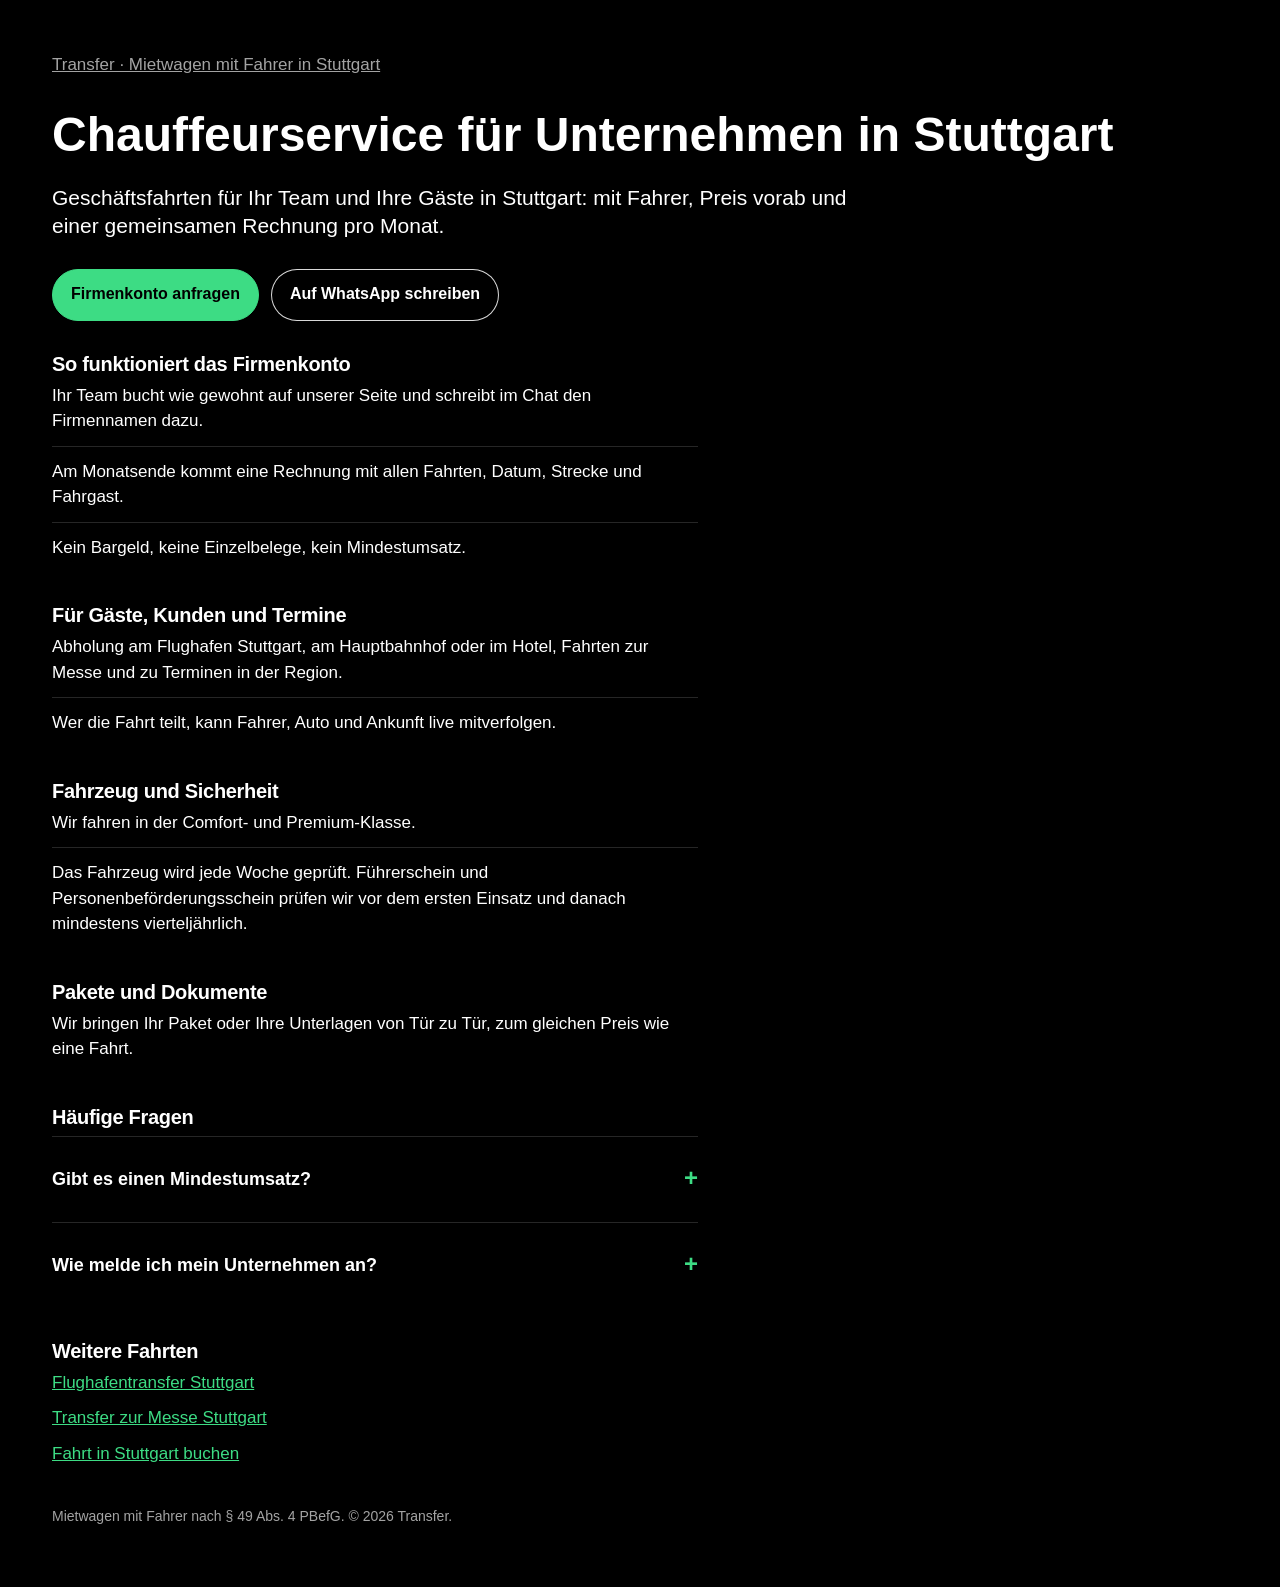
==== docs/chauffeurservice-stuttgart/index.html @ 0ee3146c "SEO: keyword title and heading, three landing pages, richer business data, sitemap Co-Authored-By: C" ====
<!doctype html>
<html lang="de">
<head>
<meta charset="utf-8">
<meta name="viewport" content="width=device-width, initial-scale=1, viewport-fit=cover">
<title>Chauffeurservice Stuttgart für Unternehmen | Monatsrechnung | Transfer</title>
<meta name="description" content="Chauffeurservice und Geschäftsfahrten in Stuttgart: Fahrten für Mitarbeitende und Gäste, eine Rechnung pro Monat, kein Mindestumsatz. Comfort- und Premium-Klasse.">
<meta name="theme-color" content="#000000">
<link rel="canonical" href="https://transfer-ride.github.io/chauffeurservice-stuttgart/">
<link rel="icon" href="../assets/favicon.svg" type="image/svg+xml">
<link rel="apple-touch-icon" href="../assets/icon-192.png">
<link rel="preload" href="../assets/fonts/archivo.woff2" as="font" type="font/woff2" crossorigin>
<link rel="stylesheet" href="../styles.css?v=20261123">
<meta property="og:type" content="website">
<meta property="og:site_name" content="Transfer">
<meta property="og:title" content="Chauffeurservice für Unternehmen in Stuttgart | Transfer">
<meta property="og:description" content="Chauffeurservice und Geschäftsfahrten in Stuttgart: Fahrten für Mitarbeitende und Gäste, eine Rechnung pro Monat, kein Mindestumsatz. Comfort- und Premium-Klasse.">
<meta property="og:url" content="https://transfer-ride.github.io/chauffeurservice-stuttgart/">
<meta property="og:image" content="https://transfer-ride.github.io/assets/og.png">
<meta property="og:image:width" content="1200">
<meta property="og:image:height" content="630">
<meta property="og:locale" content="de_DE">
<meta name="twitter:card" content="summary_large_image">
<script type="application/ld+json">{"@context":"https://schema.org","@graph":[{"@type":"Service","@id":"https://transfer-ride.github.io/chauffeurservice-stuttgart/#service","name":"Chauffeurservice und Geschäftsfahrten Stuttgart","serviceType":"Mietwagen mit Fahrer","url":"https://transfer-ride.github.io/chauffeurservice-stuttgart/","description":"Chauffeurservice und Geschäftsfahrten in Stuttgart: Fahrten für Mitarbeitende und Gäste, eine Rechnung pro Monat, kein Mindestumsatz. Comfort- und Premium-Klasse.","provider":{"@id":"https://transfer-ride.github.io/#business"},"areaServed":[{"@type":"City","name":"Stuttgart"},{"@type":"AdministrativeArea","name":"Region Stuttgart"}]},{"@type":"BreadcrumbList","itemListElement":[{"@type":"ListItem","position":1,"name":"Transfer","item":"https://transfer-ride.github.io/"},{"@type":"ListItem","position":2,"name":"Chauffeurservice für Unternehmen in Stuttgart","item":"https://transfer-ride.github.io/chauffeurservice-stuttgart/"}]}]}</script>
<style>
.lp .crumb { display: inline-block; padding-block: 12px; margin-bottom: 20px; color: var(--muted); }
.lp .crumb:hover { color: var(--fg); }
.lp .lead { margin-bottom: 28px; }
.lp .row { display: flex; flex-wrap: wrap; gap: 12px; margin: 0 0 8px; }
.lp .faq details { border-top: 1px solid var(--line); padding-block: 14px; max-width: 38em; }
.lp .faq summary { cursor: pointer; font-weight: 600; }
.lp .faq p { margin: 8px 0 0; color: #d4d4d4; }
.lp .more { list-style: none; padding: 0; margin: 0; display: grid; gap: 10px; }
.lp .more a { color: var(--mint); }
</style>
</head>
<body>
<main class="wrap legal lp">
  <a class="crumb" href="../">Transfer · Mietwagen mit Fahrer in Stuttgart</a>
  <h1>Chauffeurservice für Unternehmen in Stuttgart</h1>
  <p class="lead">Geschäftsfahrten für Ihr Team und Ihre Gäste in Stuttgart: mit Fahrer, Preis vorab und einer gemeinsamen Rechnung pro Monat.</p>
  <p class="row"><a class="btn btn-main" href="https://transfer-ride.github.io/#business">Firmenkonto anfragen</a><a class="btn" href="https://wa.me/4915777104912">Auf WhatsApp schreiben</a></p>
<h2>So funktioniert das Firmenkonto</h2>
<ul class="plain"><li>Ihr Team bucht wie gewohnt auf unserer Seite und schreibt im Chat den Firmennamen dazu.</li><li>Am Monatsende kommt eine Rechnung mit allen Fahrten, Datum, Strecke und Fahrgast.</li><li>Kein Bargeld, keine Einzelbelege, kein Mindestumsatz.</li></ul>
<h2>Für Gäste, Kunden und Termine</h2>
<ul class="plain"><li>Abholung am Flughafen Stuttgart, am Hauptbahnhof oder im Hotel, Fahrten zur Messe und zu Terminen in der Region.</li><li>Wer die Fahrt teilt, kann Fahrer, Auto und Ankunft live mitverfolgen.</li></ul>
<h2>Fahrzeug und Sicherheit</h2>
<ul class="plain"><li>Wir fahren in der Comfort- und Premium-Klasse.</li><li>Das Fahrzeug wird jede Woche geprüft. Führerschein und Personenbeförderungsschein prüfen wir vor dem ersten Einsatz und danach mindestens vierteljährlich.</li></ul>
<h2>Pakete und Dokumente</h2>
<ul class="plain"><li>Wir bringen Ihr Paket oder Ihre Unterlagen von Tür zu Tür, zum gleichen Preis wie eine Fahrt.</li></ul>
<h2>Häufige Fragen</h2>
<div class="faq"><details><summary>Gibt es einen Mindestumsatz?</summary><p>Nein. Sie zahlen nur die Fahrten, die Ihr Team bucht, gesammelt in einer Rechnung pro Monat.</p></details><details><summary>Wie melde ich mein Unternehmen an?</summary><p>Über das Formular für Unternehmen auf unserer Startseite oder direkt per WhatsApp.</p></details></div>
<h2>Weitere Fahrten</h2>
<ul class="more"><li><a href="../flughafentransfer-stuttgart/">Flughafentransfer Stuttgart</a></li><li><a href="../messe-stuttgart-transfer/">Transfer zur Messe Stuttgart</a></li><li><a href="../">Fahrt in Stuttgart buchen</a></li></ul>
<p class="small" style="margin-top:40px;color:var(--muted)">Mietwagen mit Fahrer nach § 49 Abs. 4 PBefG. © 2026 Transfer.</p>
</main>
</body>
</html>
---- docs/styles.css ----
/*! © Transfer. Alle Rechte vorbehalten. Vervielfältigung, Weitergabe oder Nutzung dieses Codes,
    auch in Teilen, nur mit schriftlicher Genehmigung von Transfer. */
@font-face {
  font-family: "Archivo";
  src: url("assets/fonts/archivo.woff2") format("woff2");
  font-weight: 100 900;
  font-stretch: 62% 125%;
  font-display: swap;
}

:root {
  --mint: #3ddc84;
  --mint-soft: rgba(61, 220, 132, .14);
  --bg: #000;
  --fg: #fff;
  --muted: #a3a3a3;
  --line: #262626;
  --panel: #121212;
  --gutter: 16px;
  --ease: cubic-bezier(.16, .84, .3, 1);
}

* { box-sizing: border-box; }
[hidden] { display: none !important; }
html { -webkit-text-size-adjust: 100%; }
html.lenis, html.lenis body { height: auto; }
.lenis.lenis-smooth { scroll-behavior: auto !important; }
body {
  margin: 0;
  background: var(--bg);
  color: var(--fg);
  font: 400 17px/1.5 "Archivo", "Helvetica Neue", Arial, sans-serif;
  overflow-x: hidden;
}
.wrap { width: 100%; max-width: 1240px; margin-inline: auto; padding-inline: var(--gutter); }
a { color: inherit; }
:focus-visible { outline: 3px solid var(--mint); outline-offset: 3px; }
.sr { position: absolute; width: 1px; height: 1px; margin: -1px; padding: 0; overflow: hidden; clip-path: inset(50%); white-space: nowrap; border: 0; }

/* Wordmark */
.mark { display: inline-block; margin: 0; font-weight: inherit; font-size: min(23.4vw, 296px); line-height: .8; }
.mark-row { display: flex; align-items: baseline; }
.mark-word { font-weight: 800; font-stretch: 125%; letter-spacing: -.02em; text-transform: uppercase; }
.mark-dot { flex: none; display: inline-block; width: .21em; height: .21em; margin-left: .07em; border-radius: 50%; background: var(--mint); }
.mark-sub { display: flex; justify-content: space-between; margin-top: .2em; font-size: .225em; line-height: 1; font-weight: 400; font-stretch: 125%; text-transform: uppercase; }

/* Header */
.nav { position: fixed; inset: 0 0 auto; z-index: 9; transition: background-color .3s, border-color .3s; border-bottom: 1px solid transparent; }
.nav.solid { background: rgba(0, 0, 0, .82); -webkit-backdrop-filter: blur(14px); backdrop-filter: blur(14px); border-bottom-color: var(--line); }
.nav-in { display: flex; align-items: center; gap: 24px; min-height: 60px; }
.nav-mark { display: inline-flex; align-items: baseline; font-size: 26px; line-height: 1; text-decoration: none; }
@media (max-width: 420px) { .nav-mark { font-size: 19px; } }
.nav-links { display: none; gap: 28px; margin-left: auto; font-size: 15px; font-weight: 500; }
.nav-links a { text-decoration: none; color: #d4d4d4; }
.nav-links a:hover { color: var(--fg); }
.nav-right { display: flex; align-items: center; gap: 4px; margin-left: auto; }
.lang button { appearance: none; background: none; border: 0; color: inherit; opacity: .6; font: 600 14px/1 "Archivo", sans-serif; min-width: 40px; min-height: 44px; cursor: pointer; }
.lang button[aria-pressed="true"] { opacity: 1; text-decoration: underline; text-underline-offset: 4px; }
.nav-call { display: grid; place-items: center; width: 44px; height: 44px; border-radius: 50%; background: var(--mint); color: #000; }
.nav-call svg { width: 20px; height: 20px; fill: currentColor; }

/* Buttons */
.actions { display: grid; grid-template-columns: 1fr 1fr; gap: 10px; }
.actions .btn-main { grid-column: 1 / -1; }
.btn {
  display: inline-flex; align-items: center; justify-content: center; gap: 10px;
  min-height: 52px; padding: 10px 18px; border: 1.5px solid rgba(255, 255, 255, .85); border-radius: 999px;
  background: rgba(0, 0, 0, .25); color: inherit; cursor: pointer;
  font: 600 16px/1.15 "Archivo", sans-serif; text-decoration: none; text-align: center;
  transition: background-color .2s, color .2s, transform .2s var(--ease), box-shadow .2s;
}
.btn svg { width: 22px; height: 22px; flex: none; fill: currentColor; }
.btn:hover { background: var(--fg); color: var(--bg); }
.btn-main, .btn-main:hover { background: var(--mint); border-color: var(--mint); color: #000; }
.btn-main:hover { filter: brightness(1.06); transform: translateY(-1px); }
.btn:active { transform: translateY(1px); }
.btn-small { min-height: 44px; padding: 8px 16px; font-size: 15px; border-width: 1.5px; }
.number { display: flex; flex-wrap: wrap; align-items: center; gap: 2px 16px; margin: 12px 0 0; font-size: 16px; font-weight: 600; font-variant-numeric: tabular-nums; }
.link-btn { appearance: none; background: none; border: 0; padding: 12px 0; color: inherit; cursor: pointer; font: 400 15px/1 "Archivo", sans-serif; text-decoration: underline; text-underline-offset: 3px; text-align: left; }

/* Hero */
.hero { position: relative; min-height: 100svh; padding-block: 84px 56px; overflow: hidden; isolation: isolate; }
.scene { position: absolute; inset: 0; z-index: -1; background: radial-gradient(120% 70% at 70% 30%, #0d2a1b 0%, #000 60%); }
.scene canvas { display: block; width: 100%; height: 100%; }
.scene::after { content: ""; position: absolute; inset: 0; background: linear-gradient(180deg, rgba(0,0,0,.35) 0%, rgba(0,0,0,.15) 35%, rgba(0,0,0,.75) 78%, #000 100%), linear-gradient(90deg, rgba(0,0,0,.65) 0%, rgba(0,0,0,0) 55%); pointer-events: none; }
.hero-grid { display: grid; gap: 22px; align-items: start; }
.ride-place { display: flex; align-items: center; gap: 6px; margin: 8px 0 12px; color: #cfcfcf; font-size: 15px; font-weight: 500; line-height: 1.4; }
.ride-place svg { width: 18px; height: 18px; flex: none; fill: var(--mint); }
.hero-title { margin: 0 0 14px; font-size: clamp(42px, 11.5vw, 92px); line-height: .95; font-weight: 800; font-stretch: 115%; letter-spacing: -.025em; text-wrap: balance; }
.hero-lead { margin: 0 0 20px; max-width: 30em; color: #dcdcdc; font-size: clamp(17px, 2vw, 21px); line-height: 1.4; }
.scroll-cue { display: none; position: absolute; left: 50%; bottom: 22px; width: 26px; height: 42px; margin-left: -13px; border: 1.5px solid rgba(255,255,255,.5); border-radius: 20px; }
.scroll-cue span { position: absolute; left: 50%; top: 8px; width: 4px; height: 8px; margin-left: -2px; border-radius: 2px; background: var(--fg); animation: cue 1.8s var(--ease) infinite; }
@keyframes cue { 0% { transform: translateY(0); opacity: 1; } 70% { transform: translateY(14px); opacity: 0; } 100% { opacity: 0; } }

/* Booking card */
.card { position: relative; padding: 16px; border-radius: 24px; background: rgba(14, 14, 14, .78); border: 1px solid rgba(255, 255, 255, .09); -webkit-backdrop-filter: blur(18px) saturate(1.2); backdrop-filter: blur(18px) saturate(1.2); box-shadow: 0 30px 80px rgba(0, 0, 0, .55); }
.form { display: grid; grid-template-columns: repeat(2, 1fr); gap: 12px 10px; align-content: start; min-width: 0; }
.f-wide { grid-column: 1 / -1; }
.field { position: relative; display: grid; gap: 6px; min-width: 0; }
.form label, .later-row label { display: grid; gap: 6px; min-width: 0; }
.form > label, .later-row label { font-size: 14px; font-weight: 600; color: #d4d4d4; }
.form input, .form select {
  width: 100%; min-width: 0; min-height: 48px; padding: 10px 12px;
  border: 1px solid #3a3a3a; border-radius: 12px; background: #0a0a0a; color: inherit;
  font: 400 17px/1.2 "Archivo", sans-serif; color-scheme: dark;
}
.form input::placeholder { color: #8a8a8a; }
.form input:focus-visible, .form select:focus-visible { outline: 2px solid var(--mint); outline-offset: 0; border-color: var(--mint); }
.form label.check { display: flex; align-items: center; gap: 10px; font-weight: 500; }
.form .check input { width: 22px; min-height: 22px; height: 22px; flex: none; accent-color: var(--mint); }
.form .btn-main[type="submit"] { min-height: 58px; font-size: 18px; }

.seg { display: grid; grid-template-columns: 1fr 1fr; gap: 4px; margin: 0; padding: 4px; border: 0; border-radius: 14px; background: #0a0a0a; }
.seg label { position: relative; display: block; cursor: pointer; }
.seg input { position: absolute; opacity: 0; inset: 0; width: 100%; min-height: 0; height: 100%; margin: 0; cursor: pointer; }
.seg span { display: flex; align-items: center; justify-content: center; min-height: 40px; padding: 4px 8px; border-radius: 10px; color: var(--muted); font-size: 15px; font-weight: 600; text-align: center; line-height: 1.15; transition: background-color .2s, color .2s; }
.seg input:checked + span { background: var(--fg); color: #000; }
.seg input:focus-visible + span { outline: 3px solid var(--mint); outline-offset: 2px; }

.route-box { position: relative; padding: 4px 50px 4px 42px; border-radius: 16px; background: #0a0a0a; border: 1px solid #2a2a2a; transition: border-color .2s, box-shadow .2s; }
.route-box::before { content: ""; position: absolute; left: 20px; top: 38px; bottom: 38px; width: 2px; background: linear-gradient(#fff, var(--mint)); opacity: .55; }
.route-box .field { display: block; padding-block: 6px; }
.route-box .field + .field { border-top: 1px solid #222; }
.route-box .field::before { content: ""; position: absolute; left: -28px; top: 50%; width: 12px; height: 12px; margin-top: -6px; background: var(--fg); border-radius: 50%; }
.route-box .field + .field::before { background: var(--mint); border-radius: 3px; }
.route-box label { display: block; color: var(--muted); font-size: 12.5px; font-weight: 500; }
.route-box input { min-height: 32px; padding: 2px 0; border: 0; border-radius: 0; background: transparent; }
.route-box input:focus-visible { box-shadow: none; }
.route-box:focus-within { border-color: var(--mint); }
.suggest { position: absolute; z-index: 20; top: calc(100% + 6px); left: -40px; right: -48px; margin: 0; padding: 6px; list-style: none; max-height: 290px; overflow: auto; background: #161616; border: 1px solid #333; border-radius: 14px; box-shadow: 0 18px 40px rgba(0, 0, 0, .7); }
.suggest li { padding: 11px 10px; border-radius: 8px; cursor: pointer; font-size: 15.5px; line-height: 1.25; }
.suggest li:hover, .suggest li[aria-selected="true"] { background: #262626; }
.icon-btn { position: absolute; display: grid; place-items: center; width: 44px; height: 44px; padding: 0; border: 0; border-radius: 50%; background: none; color: inherit; cursor: pointer; }
.icon-btn svg { width: 22px; height: 22px; fill: currentColor; }
.icon-btn:hover { background: #222; }
.route-box .icon-btn { right: -48px; top: 50%; margin-top: -22px; }

.chips { display: flex; flex-wrap: wrap; gap: 8px; }
.chips button { min-height: 38px; padding: 6px 13px; border: 1px solid #3a3a3a; border-radius: 999px; background: rgba(255,255,255,.02); color: inherit; font: 500 14.5px/1 "Archivo", sans-serif; cursor: pointer; transition: border-color .2s, background-color .2s; }
.chips button:hover { border-color: var(--mint); background: var(--mint-soft); }
.status { margin: 0; color: #e5e5e5; font-size: 15px; }
.status:empty { display: none; }

.quote { padding: 16px; border-radius: 18px; background: linear-gradient(160deg, rgba(61,220,132,.16), rgba(61,220,132,.03) 60%), #0b0b0b; box-shadow: inset 0 0 0 1.5px var(--mint); animation: quote-in .55s var(--ease); }
@keyframes quote-in { from { opacity: 0; transform: translateY(10px) scale(.98); } to { opacity: 1; transform: none; } }
.quote-top { display: flex; align-items: flex-start; justify-content: space-between; gap: 12px; }
.quote-class { margin: 0 0 2px; font-weight: 700; font-size: 17px; line-height: 1.2; }
.price { margin: 0; font-size: clamp(36px, 10vw, 46px); line-height: 1; font-weight: 800; font-stretch: 112%; letter-spacing: -.02em; font-variant-numeric: tabular-nums; white-space: nowrap; }
.quote-facts { display: grid; grid-template-columns: repeat(2, 1fr); gap: 10px 16px; margin: 14px 0 10px; padding-top: 12px; border-top: 1px solid rgba(255,255,255,.1); }
.quote-facts dt { color: var(--muted); font-size: 13px; }
.quote-facts dd { margin: 0; font-weight: 600; font-variant-numeric: tabular-nums; }
.small { color: var(--muted); font-size: 14px; margin: 0; }

.map { position: relative; height: 210px; border-radius: 16px; overflow: hidden; background: #0d0d0d; border: 1px solid #222; }
.map.off { display: none; }
.map .maplibregl-ctrl-attrib, .map .maplibregl-ctrl-attrib a { color: #111; }
.later-row { display: grid; grid-template-columns: 1fr 1fr; gap: 10px; }

/* Sections */
.band { border-top: 1px solid var(--line); padding-block: 64px; }
.grid { display: grid; gap: 18px; }
h2 { margin: 0; font-size: 28px; line-height: 1.1; font-weight: 800; font-stretch: 112%; letter-spacing: -.015em; }
h2.big { font-size: clamp(34px, 7vw, 64px); line-height: 1; letter-spacing: -.025em; }
.lead { margin: 0 0 12px; font-size: 21px; line-height: 1.35; font-weight: 500; max-width: 34em; }
.band p { max-width: 38em; }
.plain { list-style: none; margin: 0; padding: 0; }
.plain li { padding-block: 12px; border-top: 1px solid var(--line); max-width: 38em; }
.plain li:first-child { border-top: 0; padding-top: 0; }
.row { display: flex; flex-wrap: wrap; gap: 8px; margin: 22px 0 0; }

/* Journey */
.journey { position: relative; padding-block: 80px; border-top: 1px solid var(--line); overflow: hidden; }
.journey-track { position: relative; margin-top: 40px; }
.journey-line { display: none; width: 100%; height: auto; overflow: visible; }
.journey-line path { fill: none; stroke-width: 3; stroke-linecap: round; }
.journey-base { stroke: #2a2a2a; stroke-dasharray: 2 10; }
.journey-draw { stroke: var(--mint); }
.journey-steps { list-style: none; display: grid; gap: 30px; margin: 0; padding: 0 0 0 34px; position: relative; }
.journey-steps::before { content: ""; position: absolute; left: 9px; top: 8px; bottom: 8px; width: 2px; background: linear-gradient(var(--mint), rgba(61,220,132,.15)); }
.journey-steps li { position: relative; display: grid; gap: 4px; }
.journey-steps strong { font-size: clamp(26px, 5vw, 40px); line-height: 1; font-weight: 800; font-stretch: 112%; letter-spacing: -.02em; }
.journey-steps li > span:last-child { color: #cfcfcf; max-width: 22em; }
.stop { position: absolute; left: -34px; top: 4px; width: 20px; height: 20px; border-radius: 50%; background: #000; border: 3px solid var(--mint); }

/* Benefits */
.benefits { list-style: none; display: grid; gap: 14px; margin: 34px 0 0; padding: 0; }
.benefits li { position: relative; padding: 24px 22px 26px; border-radius: 20px; background: linear-gradient(180deg, #121212, #0a0a0a); border: 1px solid #222; transition: border-color .3s, transform .4s var(--ease); }
.benefits li:hover { border-color: rgba(61,220,132,.6); transform: translateY(-4px); }
.benefits .b-n { display: block; margin-bottom: 26px; color: var(--mint); font-weight: 700; font-size: 14px; font-variant-numeric: tabular-nums; }
.benefits strong { display: block; margin-bottom: 6px; font-size: 21px; line-height: 1.2; }
.benefits li > span:last-child { color: #c8c8c8; }

/* Airport */
.airport { position: relative; padding-block: 90px; border-top: 1px solid var(--line); overflow: hidden; }
.fra { position: absolute; z-index: -1; left: 0; top: 50%; margin: 0; transform: translateY(-50%); font-size: clamp(180px, 42vw, 560px); line-height: .8; font-weight: 900; font-stretch: 125%; letter-spacing: -.04em; color: transparent; -webkit-text-stroke: 1.5px rgba(61, 220, 132, .28); white-space: nowrap; pointer-events: none; user-select: none; }
.airport .wrap { position: relative; }

/* Class */
.klasse { padding-block: 0 72px; border-top: 1px solid var(--line); overflow: hidden; }
.marquee { overflow: hidden; padding-block: 36px 44px; }
.marquee-in { display: flex; align-items: center; gap: .45em; width: max-content; font-size: clamp(56px, 12vw, 150px); line-height: 1; font-weight: 800; font-stretch: 125%; text-transform: uppercase; letter-spacing: -.02em; }
.marquee-in span:nth-child(4n+3) { color: transparent; -webkit-text-stroke: 1.5px #fff; }
.marquee-in i { flex: none; width: .2em; height: .2em; border-radius: 50%; background: var(--mint); }

/* FAQ */
.faq details { border-top: 1px solid var(--line); }
.faq details:first-child { border-top: 0; }
.faq summary { display: flex; justify-content: space-between; gap: 16px; min-height: 56px; padding-block: 15px; font-weight: 600; font-size: 18px; cursor: pointer; list-style: none; }
.faq summary::-webkit-details-marker { display: none; }
.faq summary::after { content: "+"; flex: none; color: var(--mint); font-size: 24px; line-height: 1; transition: transform .3s var(--ease); }
.faq details[open] summary::after { transform: rotate(45deg); }
.faq details p { margin: 0 0 18px; color: #d4d4d4; }

.qr { display: flex; gap: 32px; }
.qr figure { margin: 0; width: 176px; }
.qr img { display: block; width: 176px; height: 176px; background: #fff; border-radius: 12px; }
.qr figcaption { margin-top: 10px; font-size: 15px; }
.only-desktop { display: none; }

/* Footer */
.foot { border-top: 1px solid var(--line); padding-block: 40px 40px; font-size: 15px; overflow: hidden; }
.foot-mark { display: block; margin: 8px 0 40px; font-size: min(12.4vw, 158px); }
.foot-row { display: flex; flex-wrap: wrap; gap: 8px 24px; }
.foot-row span { margin-right: auto; font-weight: 700; }

.sticky-send { position: fixed; left: 0; right: 0; bottom: 0; z-index: 8; display: flex; align-items: center; justify-content: space-between; gap: 14px; padding: 10px var(--gutter) calc(10px + env(safe-area-inset-bottom)); background: rgba(0,0,0,.9); -webkit-backdrop-filter: blur(12px); backdrop-filter: blur(12px); border-top: 1px solid var(--line); animation: quote-in .4s var(--ease); }
.sticky-send > span { font-size: 26px; font-weight: 800; font-variant-numeric: tabular-nums; white-space: nowrap; }
.sticky-send .btn { min-height: 48px; padding: 8px 16px; font-size: 16px; }

.toast { position: fixed; left: 50%; bottom: 96px; transform: translate(-50%, 16px); z-index: 10; padding: 10px 18px; border-radius: 999px; background: var(--mint); color: #000; font-weight: 600; opacity: 0; pointer-events: none; transition: opacity .18s, transform .18s; white-space: nowrap; }
.toast.on { opacity: 1; transform: translate(-50%, 0); }

body[data-licensed="false"] .when-licensed,
body[data-licensed="true"] .when-unlicensed { display: none; }

/* Motion: hidden start states only when the motion script runs */
.motion [data-reveal] { opacity: 0; }
/* On phones the booking form is there at once; the entrance only plays on larger screens. */
@media (min-width: 860px) { .motion .hero-in, .motion .hero-title, .motion .card { opacity: 0; } }

/* Preview only */
.preview-bar { display: flex; flex-wrap: wrap; align-items: center; gap: 6px 12px; padding: 8px var(--gutter); background: #1d4ed8; color: #fff; font-size: 13px; font-weight: 600; }
.preview-bar label { display: inline-flex; gap: 6px; align-items: center; }

/* Legal pages */
.legal { padding-block: 40px 60px; }
.legal .back { display: inline-block; padding-block: 12px; margin-bottom: 20px; }
.legal h1 { margin: 0 0 24px; font-size: clamp(32px, 6vw, 48px); line-height: 1.05; font-weight: 800; font-stretch: 112%; }
.legal h2 { margin: 32px 0 8px; font-size: 20px; }
.legal p, .legal li { max-width: 38em; }

@media (min-width: 620px) {
  .benefits { grid-template-columns: repeat(2, 1fr); }
  .actions { grid-template-columns: 1.3fr 1fr 1fr; }
  .actions .btn-main { grid-column: auto; }
}
@media (min-width: 860px) {
  :root { --gutter: 32px; }
  .nav-links { display: flex; }
  .nav-right { margin-left: 8px; }
  .hero { padding-block: 110px 80px; }
  .hero-grid { grid-template-columns: minmax(0, 1fr) 460px; gap: 48px; align-items: start; min-height: calc(100svh - 190px); }
  .hero-copy { padding-top: clamp(40px, 14vh, 150px); }
  .actions { display: flex; flex-wrap: wrap; }
  .actions .btn { white-space: nowrap; }
  .card { padding: 20px; }
  .map { height: 220px; }
  .scroll-cue { display: block; }
  .band { padding-block: 100px; }
  .grid { grid-template-columns: 5fr 7fr; gap: 40px; }
  h2 { font-size: 32px; }
  .only-desktop { display: block; }
  .journey { padding-block: 0; }
  .journey-in { min-height: 100vh; display: flex; flex-direction: column; justify-content: center; }
  .journey-line { display: block; }
  .journey-steps { grid-template-columns: repeat(3, 1fr); gap: 40px; padding: 0; margin-top: -14px; }
  .journey-steps::before { display: none; }
  .journey-steps li { padding-top: 34px; }
  .stop { left: 0; top: -12px; }
  .journey-steps li:nth-child(2) .stop { left: 50%; margin-left: -10px; }
  .journey-steps li:nth-child(2) { text-align: center; justify-items: center; }
  .journey-steps li:nth-child(3) .stop { left: auto; right: 0; }
  .journey-steps li:nth-child(3) { text-align: right; justify-items: end; }
  .benefits { grid-template-columns: repeat(4, 1fr); }
  .benefits.services { grid-template-columns: repeat(auto-fit, minmax(240px, 1fr)); }
  .airport { padding-block: 150px; }
  .sticky-send { display: none; }
  .toast { bottom: 40px; }
}

@media (prefers-reduced-motion: reduce) {
  *, *::before, *::after { animation: none !important; transition: none !important; }
}

.form select:disabled { opacity: .45; }
#return-row .small { grid-column: 1 / -1; }

/* Company accounts */
.biz-points { list-style: none; margin: 0 0 24px; padding: 0; display: grid; gap: 10px; max-width: 38em; }
.biz-points li { position: relative; padding-left: 22px; color: #d4d4d4; }
.biz-points li::before { content: ""; position: absolute; left: 0; top: .55em; width: 8px; height: 8px; border-radius: 50%; background: var(--mint); }
.biz-form { max-width: 560px; }
.flight-note { margin: -4px 0 0; color: var(--mint); }
.quote-pdf { margin-top: 12px; }

/* Offer sheet: only visible when printing */
.print-sheet { display: none; }
@media print {
  @page { size: A4; margin: 18mm; }
  body { background: #fff !important; color: #000; }
  body > *:not(.print-sheet) { display: none !important; }
  .print-sheet { display: block; font: 11pt/1.5 Archivo, Helvetica, Arial, sans-serif; color: #000; }
  .print-sheet header { display: flex; justify-content: space-between; align-items: flex-start; border-bottom: 2px solid #000; padding-bottom: 12pt; margin-bottom: 24pt; }
  .print-sheet header p { margin: 0; font-size: 9pt; text-align: right; }
  .print-sheet .ps-mark { font-size: 30pt; font-weight: 800; letter-spacing: -1pt; text-align: left; line-height: 1; }
  .print-sheet .ps-mark span { display: inline-block; width: 14pt; height: 14pt; border-radius: 50%; background: #1fa85c; margin-left: 4pt; print-color-adjust: exact; -webkit-print-color-adjust: exact; }
  .print-sheet h1 { font-size: 20pt; margin: 0 0 4pt; }
  .print-sheet .ps-meta { margin: 0 0 18pt; color: #444; font-size: 9.5pt; }
  .print-sheet table { width: 100%; border-collapse: collapse; margin-bottom: 14pt; }
  .print-sheet th, .print-sheet td { text-align: left; vertical-align: top; padding: 6pt 0; border-bottom: 1px solid #ddd; }
  .print-sheet th { width: 32%; font-weight: 600; color: #444; }
  .print-sheet .ps-sum td { font-size: 13pt; font-weight: 700; }
  .print-sheet .ps-note { font-size: 9.5pt; color: #333; max-width: none; }
  .print-sheet footer { margin-top: 30pt; font-size: 8.5pt; color: #666; }
}

/* Confirmation after a ride request reached the driver app */
.sent { display: grid; gap: 10px; padding: 8px 2px; }
.sent[hidden] { display: none; }
.sent:focus { outline: none; }
.sent h2 { margin: 0; font-size: clamp(26px, 4vw, 34px); }
.sent p { margin: 0; color: var(--muted); max-width: 46ch; }
.sent .row { margin-top: 8px; }
.sent-dot { width: 14px; height: 14px; border-radius: 50%; background: var(--mint); }

/* Live ride status after a request */
.live-head { display: flex; align-items: center; gap: 12px; }
.live-head h2 { margin: 0; }
.sent[data-status="new"] .sent-dot { animation: live-pulse 1.4s ease-in-out infinite; }
@keyframes live-pulse { 50% { transform: scale(1.6); opacity: .45; } }
@media (prefers-reduced-motion: reduce) { .sent[data-status="new"] .sent-dot { animation: none; } }
.live-driver { display: flex; flex-wrap: wrap; align-items: center; gap: 6px 14px; padding: 14px 16px; border: 1px solid var(--line); border-radius: 14px; }
.live-driver[hidden], .live-map[hidden], .live-rate[hidden] { display: none; }
.live-driver strong { font-size: 20px; }
.live-driver span { color: var(--muted); }
.live-map { height: 240px; border-radius: 14px; overflow: hidden; border: 1px solid var(--line); }
.live-pin { width: 16px; height: 16px; border-radius: 50%; background: #fff; border: 3px solid #000; }
.live-car { width: 22px; height: 22px; border-radius: 50%; background: var(--mint); border: 3px solid #000; box-shadow: 0 0 0 6px var(--mint-soft); }
.live-rate { display: grid; gap: 10px; }
.live-rate label { display: grid; gap: 6px; }
.live-rate textarea { font: inherit; color: inherit; background: transparent; border: 1px solid var(--line); border-radius: 12px; padding: 10px 12px; resize: vertical; }
.stars { display: flex; gap: 6px; }
.stars button { font-size: 32px; line-height: 1; width: 48px; height: 48px; border-radius: 12px; border: 1px solid var(--line); background: transparent; color: var(--muted); cursor: pointer; }
.stars button[aria-pressed="true"] { color: var(--mint); border-color: var(--mint); }

/* Chat with the driver */
.live-chat[hidden] { display: none; }
.live-chat { display: grid; gap: 8px; }
.chat-list { display: flex; flex-direction: column; gap: 6px; max-height: 220px; overflow-y: auto; }
.chat-list .msg { margin: 0; padding: 9px 13px; border-radius: 14px; max-width: 80%; line-height: 1.35; }
.chat-list .them { background: #1a221e; align-self: flex-start; }
.chat-list .me { background: var(--mint); color: #000; align-self: flex-end; }
.chat-form { display: flex; gap: 8px; }
.chat-form input { flex: 1; min-width: 0; font: inherit; color: inherit; background: transparent; border: 1px solid var(--line); border-radius: 12px; padding: 10px 12px; }

.live-share[hidden], .live-shared[hidden] { display: none; }
.live-shared { color: var(--mint); margin: 0; }

/* Extras folded under the request button */
.extras { border: 1px solid var(--line); border-radius: 14px; padding: 0 14px; }
.extras summary { cursor: pointer; padding: 14px 0; font-weight: 600; list-style: none; display: flex; justify-content: space-between; gap: 12px; }
.extras summary::-webkit-details-marker { display: none; }
.extras summary::after { content: "+"; font-size: 20px; line-height: 1; color: var(--mint); }
.extras[open] summary::after { content: "–"; }
.extras-in { display: grid; grid-template-columns: 1fr 1fr; gap: 12px; padding-bottom: 14px; }
@media (max-width: 520px) { .extras-in { grid-template-columns: 1fr; } }

/* Hero order: on a phone title, then the booking card, then contact. On a wide screen contact sits under the title. */
.hero-contact { display: grid; gap: 10px; }
.hero-contact .number { margin: 0; }
@media (min-width: 860px) {
  .hero-copy { grid-column: 1; grid-row: 1; }
  .hero-grid > .card { grid-column: 2; grid-row: 1 / span 2; }
  .hero-contact { grid-column: 1; grid-row: 2; align-self: start; }
}

/* Customer account */
.acct { display: grid; gap: 8px; }
.acct-toggle { justify-self: start; }
.acct-panel { display: flex; flex-wrap: wrap; gap: 8px; align-items: center; }
.acct-panel[hidden] { display: none; }
.acct-panel input { flex: 1 1 140px; min-width: 0; font: inherit; color: inherit; background: transparent; border: 1px solid var(--line); border-radius: 12px; padding: 10px 12px; }
.acct-msg { margin: 0; color: #ff8a80; }
.acct-row { display: flex; flex-wrap: wrap; gap: 6px 14px; align-items: center; margin: 0; }
.acct-dot { width: 9px; height: 9px; border-radius: 50%; background: var(--mint); }
.acct-save { display: grid; gap: 8px; padding: 14px 16px; border: 1px dashed var(--mint); border-radius: 14px; }
.acct-save[hidden] { display: none; }
.acct-save p { margin: 0; }
.acct-ok { color: var(--mint); }
.form .pax { display: grid; grid-template-columns: 1fr 1fr; gap: 12px; }
.form .pax[hidden] { display: none; }
@media (max-width: 560px) { .form .pax { grid-template-columns: 1fr; } }

/* Following someone else's ride: look only. */
#sent.follow #live-share, #sent.follow #live-shared, #sent.follow #live-chat, #sent.follow #live-rate,
#sent.follow #live-cancel, #sent.follow #sent-new, #sent.follow #live-follow, #sent.follow .acct-save { display: none !important; }
/* Small phones: one field per line, so labels never wrap beside each other. */
@media (max-width: 480px) { .form { grid-template-columns: 1fr; } }

.live-photo { width: 56px; height: 56px; border-radius: 50%; object-fit: cover; border: 2px solid var(--mint); flex: none; }

/* Ride classes */
.cls { display: grid; gap: 8px; margin-bottom: 14px; }
.cls-title { margin: 0 0 2px; font-weight: 800; font-size: 18px; text-align: center; }
.cls-row { display: grid; grid-template-columns: 76px 1fr auto; gap: 12px; align-items: center; width: 100%; text-align: left; color: var(--fg);
  background: #0b0b0b; border: 1.5px solid var(--line); border-radius: 16px; padding: 10px 14px; cursor: pointer; font: inherit; }
.cls-row.on { border-color: var(--fg); box-shadow: inset 0 0 0 1px var(--fg); }
.cls-row:focus-visible { outline: 2px solid var(--mint); outline-offset: 2px; }
.cls-car { width: 76px; height: 32px; }
.cls-main { display: grid; gap: 2px; min-width: 0; }
.cls-main b { font-size: 17px; }
.cls-seats { font-style: normal; font-weight: 600; font-size: 13px; color: var(--muted); margin-left: 4px; }
.cls-seats::before { content: "\1F464\FE0E "; }
.cls-sub { color: var(--muted); font-size: 13px; }
.cls-price { font-weight: 800; font-size: 18px; font-variant-numeric: tabular-nums; white-space: nowrap; }
.cls-car-note { margin: 2px 0 0; color: var(--muted); font-size: 13px; }
.cls-pay { display: flex; align-items: center; gap: 12px; padding: 12px 4px; border-top: 1px solid var(--line); font-weight: 600; }
.cls-cash { display: grid; place-items: center; width: 34px; height: 26px; border-radius: 6px; background: var(--mint); color: #000; font-weight: 800; }
.cls-go { display: grid; grid-template-columns: 1fr 58px; gap: 8px; }
.cls-go .cls-choose { width: 100%; }
.cls-cal { display: grid; place-items: center; border-radius: 14px; border: 1px solid var(--line); background: #0b0b0b; color: var(--fg); cursor: pointer; }
.cls-cal svg { width: 24px; height: 24px; }
.cls-when { margin: 0; color: var(--muted); font-size: 13px; }

/* ---------- Booking card, like the big ride apps: white, black text, black button, light map ---------- */
.card { --fg: #000; --muted: #5e5e5e; --line: #e4e4e4; --panel: #f3f3f3; --mint-soft: #eaf8f0;
  color: #000; background: #fff; border-color: #fff; -webkit-backdrop-filter: none; backdrop-filter: none; box-shadow: 0 30px 80px rgba(0, 0, 0, .45); }
.card .form input, .card .form select { background: #f3f3f3; border-color: #f3f3f3; color: #000; }
.card .form input::placeholder { color: #7a7a7a; }
.card .form input:focus-visible, .card .form select:focus-visible { outline-color: #000; border-color: #000; background: #fff; }
.card .route-box { background: #f3f3f3; border-color: #f3f3f3; }
.card .route-box::before { background: #000; opacity: 1; }
.card .route-box .field + .field { border-top-color: #e2e2e2; }
.card .route-box .field::before { background: #000; }
.card .route-box .field + .field::before { background: #000; border-radius: 2px; }
.card .route-box input { background: transparent; }
.card .route-box:focus-within { border-color: #000; background: #fff; }
.card .suggest { background: #fff; border-color: #e2e2e2; box-shadow: 0 18px 40px rgba(0, 0, 0, .18); color: #000; }
.card .suggest li:hover, .card .suggest li[aria-selected="true"] { background: #f3f3f3; }
.card .icon-btn:hover { background: #e9e9e9; }
.card .chips button { border-color: #e2e2e2; background: #f3f3f3; color: #000; }
.card .chips button:hover { border-color: #000; background: #fff; }
.card .status { color: #333; }
.card .seg { background: #f3f3f3; }
.card .seg input:checked + span { background: #000; color: #fff; }
.card .btn.btn-main, .card .btn.btn-main:hover { background: #000; border-color: #000; color: #fff; }
.card .btn-main svg { fill: #fff; }
.card .btn { color: #000; border-color: #e2e2e2; background: #f3f3f3; }
.card .quote { background: #fff; box-shadow: none; padding: 0; }
.card .quote-facts { border-top-color: #e9e9e9; }
.card .cls-row { background: #fff; border-color: transparent; color: #000; }
.card .cls-row:hover { background: #f6f6f6; }
.card .cls-row.on { border-color: #000; box-shadow: inset 0 0 0 1px #000; }
.card .cls-car path:first-child { fill: #111; stroke: #111; }
.card .cls-cal { background: #f3f3f3; border-color: #f3f3f3; color: #000; }
.card .cls-cash { background: #e6f6ec; color: #0a7a3c; }
.card .cls-pay { border-top-color: #eee; }
.card details.extras summary { color: #000; }
.card .acct-panel input, .card .acct-save input { background: #f3f3f3; color: #000; }
.card .live-driver { border-color: #e4e4e4; }
.card .map { border-radius: 16px; }
@media (max-width: 480px) {
  .cls-row { grid-template-columns: 54px 1fr auto; gap: 10px; padding: 10px 12px; }
  .cls-car { width: 54px; height: 24px; }
  .cls-main b { font-size: 16px; white-space: nowrap; }
  .cls-main .cls-sub:last-child { white-space: nowrap; overflow: hidden; text-overflow: ellipsis; }
  .cls-price { font-size: 17px; }
}
.card .form label > span, .card .later-row label > span { color: #3d3d3d; }

/* Plan your ride: "Now ▾" "For me ▾" and the last destinations */
.plan-chips { display: flex; gap: 8px; flex-wrap: wrap; }
.plan-chip { display: inline-flex; align-items: center; gap: 8px; min-height: 40px; padding: 6px 14px; border-radius: 999px; border: 0;
  background: #f3f3f3; color: #000; font: 600 15px/1 "Archivo", sans-serif; cursor: pointer; }
.plan-chip svg { width: 18px; height: 18px; }
.plan-chip b { font-size: 11px; }
.plan-chip.on { background: #000; color: #fff; }
.plan-chip:focus-visible { outline: 2px solid var(--mint); outline-offset: 2px; }
.plan-extra:empty { display: none; }
.plan-extra { display: grid; gap: 10px; }
.plan-recent { display: grid; }
.plan-recent[hidden] { display: none; }
.plan-recent-title { margin: 4px 0 2px; font-weight: 700; font-size: 14px; color: #5e5e5e; }
.plan-place { display: grid; grid-template-columns: 34px 1fr auto; gap: 10px; align-items: center; padding: 10px 2px; border: 0; border-bottom: 1px solid #eee;
  background: none; color: #000; text-align: left; cursor: pointer; font: inherit; }
.plan-place svg { width: 20px; height: 20px; padding: 7px; box-sizing: content-box; border-radius: 50%; background: #f3f3f3; }
.plan-place-t { display: grid; min-width: 0; }
.plan-place-t b { font-weight: 600; white-space: nowrap; overflow: hidden; text-overflow: ellipsis; }
.plan-place-t small { color: #6b6b6b; white-space: nowrap; overflow: hidden; text-overflow: ellipsis; }
.plan-place em { font-style: normal; color: #6b6b6b; font-size: 13px; }

.reserve { display: grid; gap: 14px; max-width: 520px; margin: 0 0 32px; padding: 22px; border-radius: 20px; background: #a8d8e2; color: #000; }
.reserve strong { font-size: 20px; }
.reserve-row { display: grid; grid-template-columns: 1fr 1fr; gap: 10px; }
.reserve label { display: grid; gap: 4px; font-size: 13px; color: #1f3a40; }
.reserve input { min-height: 46px; padding: 8px 12px; border: 0; border-radius: 10px; background: #fff; color: #000; font: inherit; }
.reserve .btn.btn-main { background: #000; border-color: #000; color: #fff; }

/* Draggable pick-up pin on the booking map */
.pickup-pin { display: grid; justify-items: center; gap: 4px; cursor: grab; }
.pickup-pin-label { background: #000; color: #fff; font: 600 12px/1 "Archivo", sans-serif; padding: 7px 10px; border-radius: 8px; white-space: nowrap; }
.pickup-pin-dot { width: 18px; height: 18px; border-radius: 50%; background: #000; border: 4px solid #fff; box-shadow: 0 2px 8px rgba(0,0,0,.4); }

/* Ride view: once a request is sent the headline steps aside and the white card sits at the top,
   with clear steps, the driver and the messages right under one another. */
body.riding .hero-copy, body.riding .hero-contact, body.riding .scroll-cue { display: none; }
body.riding .hero { min-height: 0; padding-block: 76px 32px; }
body.riding .hero-grid { grid-template-columns: minmax(0, 560px); justify-content: center; min-height: 0; }
body.riding .hero-grid > .card { grid-column: 1; grid-row: auto; animation: ride-up .5s cubic-bezier(.2, .8, .2, 1); }
@keyframes ride-up { from { transform: translateY(40px); } to { transform: none; } }
@media (prefers-reduced-motion: reduce) { body.riding .hero-grid > .card { animation: none; } }
.live-steps { display: grid; grid-template-columns: repeat(4, 1fr); gap: 6px; margin: 4px 0 2px; padding: 0; list-style: none; }
.live-steps[hidden] { display: none; }
.live-steps li { padding-top: 10px; border-top: 4px solid var(--line); color: var(--muted); font-size: 12px; font-weight: 600; line-height: 1.2; }
.live-steps li.done { border-top-color: #000; color: #000; }
.live-steps li.now { border-top-color: var(--mint); color: #000; }
.sent[data-status="new"] .live-steps li.now { animation: step-pulse 1.4s ease-in-out infinite; }
@keyframes step-pulse { 50% { border-top-color: #bfeed3; } }
.card .live-chat { padding: 14px; border-radius: 16px; background: #f3f3f3; }
.chat-title { margin: 0; font-weight: 700; color: #000; }
.card .chat-list { max-height: 260px; min-height: 44px; }
.chat-list:empty::before { content: attr(data-empty); color: var(--muted); font-size: 14px; }
.card .chat-list .them { background: #fff; color: #000; }
.card .chat-list .me { background: #000; color: #fff; }
.chat-quick { display: flex; flex-wrap: wrap; gap: 6px; }
.chat-quick:empty { display: none; }
.chat-quick button { font: inherit; font-size: 14px; padding: 7px 12px; border-radius: 999px; border: 1px solid #dcdcdc; background: #fff; color: #000; cursor: pointer; }
.chat-quick button:hover { border-color: #000; }
.card .chat-form input { background: #fff; border-color: #e2e2e2; color: #000; }
.sent { grid-template-columns: minmax(0, 1fr); }
.live-chat { grid-template-columns: minmax(0, 1fr); }
.chat-form .btn { flex: none; }
.msg-tr { display: block; margin-top: 4px; font-size: 11px; opacity: .6; }
.live-notify[hidden] { display: none; }
.live-notify { display: grid; gap: 6px; }
.live-notify p { margin: 0; }
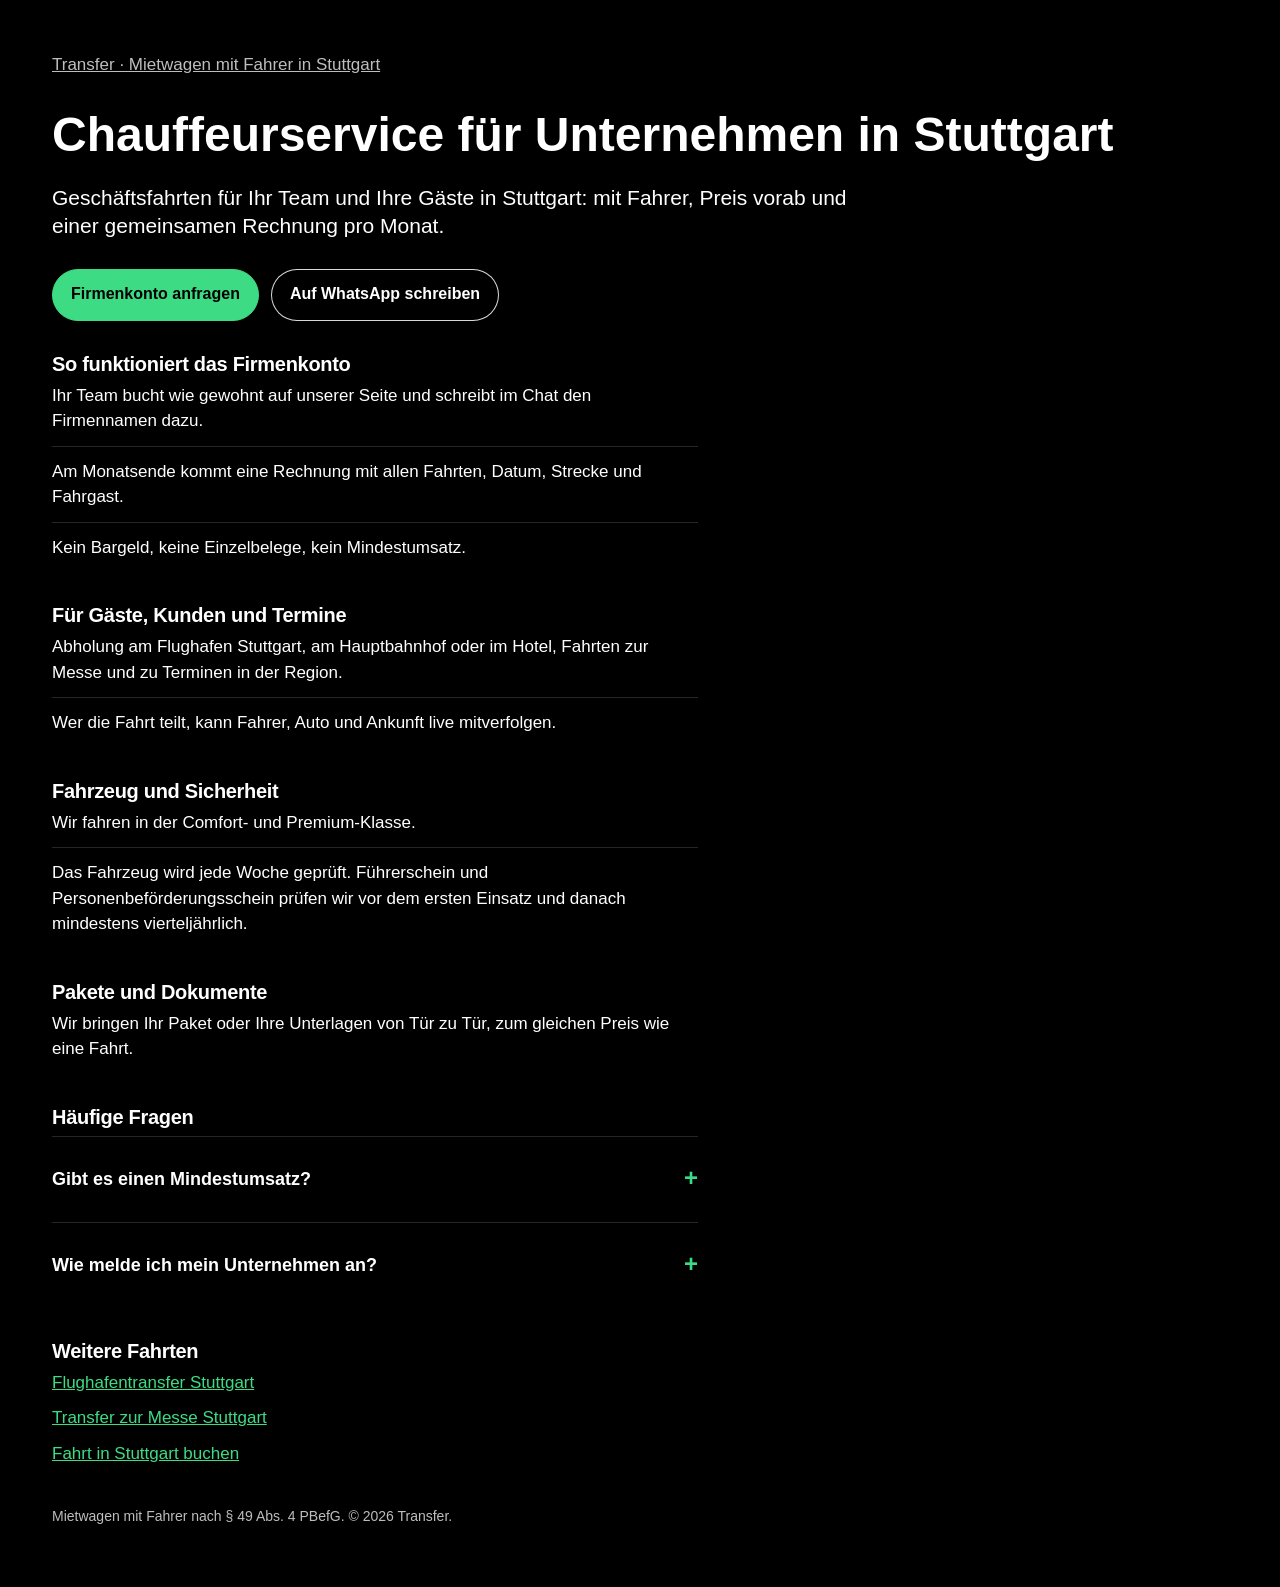
==== commit 843343c4: "Landing pages: explicit light grey for small text Co-Authored-By: Claude Opus 5.5 <noreply@anthropic" ====
--- a/docs/chauffeurservice-stuttgart/index.html
+++ b/docs/chauffeurservice-stuttgart/index.html
@@ -23,7 +23,7 @@
 <meta name="twitter:card" content="summary_large_image">
 <script type="application/ld+json">{"@context":"https://schema.org","@graph":[{"@type":"Service","@id":"https://transfer-ride.github.io/chauffeurservice-stuttgart/#service","name":"Chauffeurservice und Geschäftsfahrten Stuttgart","serviceType":"Mietwagen mit Fahrer","url":"https://transfer-ride.github.io/chauffeurservice-stuttgart/","description":"Chauffeurservice und Geschäftsfahrten in Stuttgart: Fahrten für Mitarbeitende und Gäste, eine Rechnung pro Monat, kein Mindestumsatz. Comfort- und Premium-Klasse.","provider":{"@id":"https://transfer-ride.github.io/#business"},"areaServed":[{"@type":"City","name":"Stuttgart"},{"@type":"AdministrativeArea","name":"Region Stuttgart"}]},{"@type":"BreadcrumbList","itemListElement":[{"@type":"ListItem","position":1,"name":"Transfer","item":"https://transfer-ride.github.io/"},{"@type":"ListItem","position":2,"name":"Chauffeurservice für Unternehmen in Stuttgart","item":"https://transfer-ride.github.io/chauffeurservice-stuttgart/"}]}]}</script>
 <style>
-.lp .crumb { display: inline-block; padding-block: 12px; margin-bottom: 20px; color: var(--muted); }
+.lp .crumb { display: inline-block; padding-block: 12px; margin-bottom: 20px; color: #bdbdbd; }
 .lp .crumb:hover { color: var(--fg); }
 .lp .lead { margin-bottom: 28px; }
 .lp .row { display: flex; flex-wrap: wrap; gap: 12px; margin: 0 0 8px; }
@@ -52,7 +52,7 @@
 <div class="faq"><details><summary>Gibt es einen Mindestumsatz?</summary><p>Nein. Sie zahlen nur die Fahrten, die Ihr Team bucht, gesammelt in einer Rechnung pro Monat.</p></details><details><summary>Wie melde ich mein Unternehmen an?</summary><p>Über das Formular für Unternehmen auf unserer Startseite oder direkt per WhatsApp.</p></details></div>
 <h2>Weitere Fahrten</h2>
 <ul class="more"><li><a href="../flughafentransfer-stuttgart/">Flughafentransfer Stuttgart</a></li><li><a href="../messe-stuttgart-transfer/">Transfer zur Messe Stuttgart</a></li><li><a href="../">Fahrt in Stuttgart buchen</a></li></ul>
-<p class="small" style="margin-top:40px;color:var(--muted)">Mietwagen mit Fahrer nach § 49 Abs. 4 PBefG. © 2026 Transfer.</p>
+<p class="small" style="margin-top:40px;color:#bdbdbd">Mietwagen mit Fahrer nach § 49 Abs. 4 PBefG. © 2026 Transfer.</p>
 </main>
 </body>
 </html>
